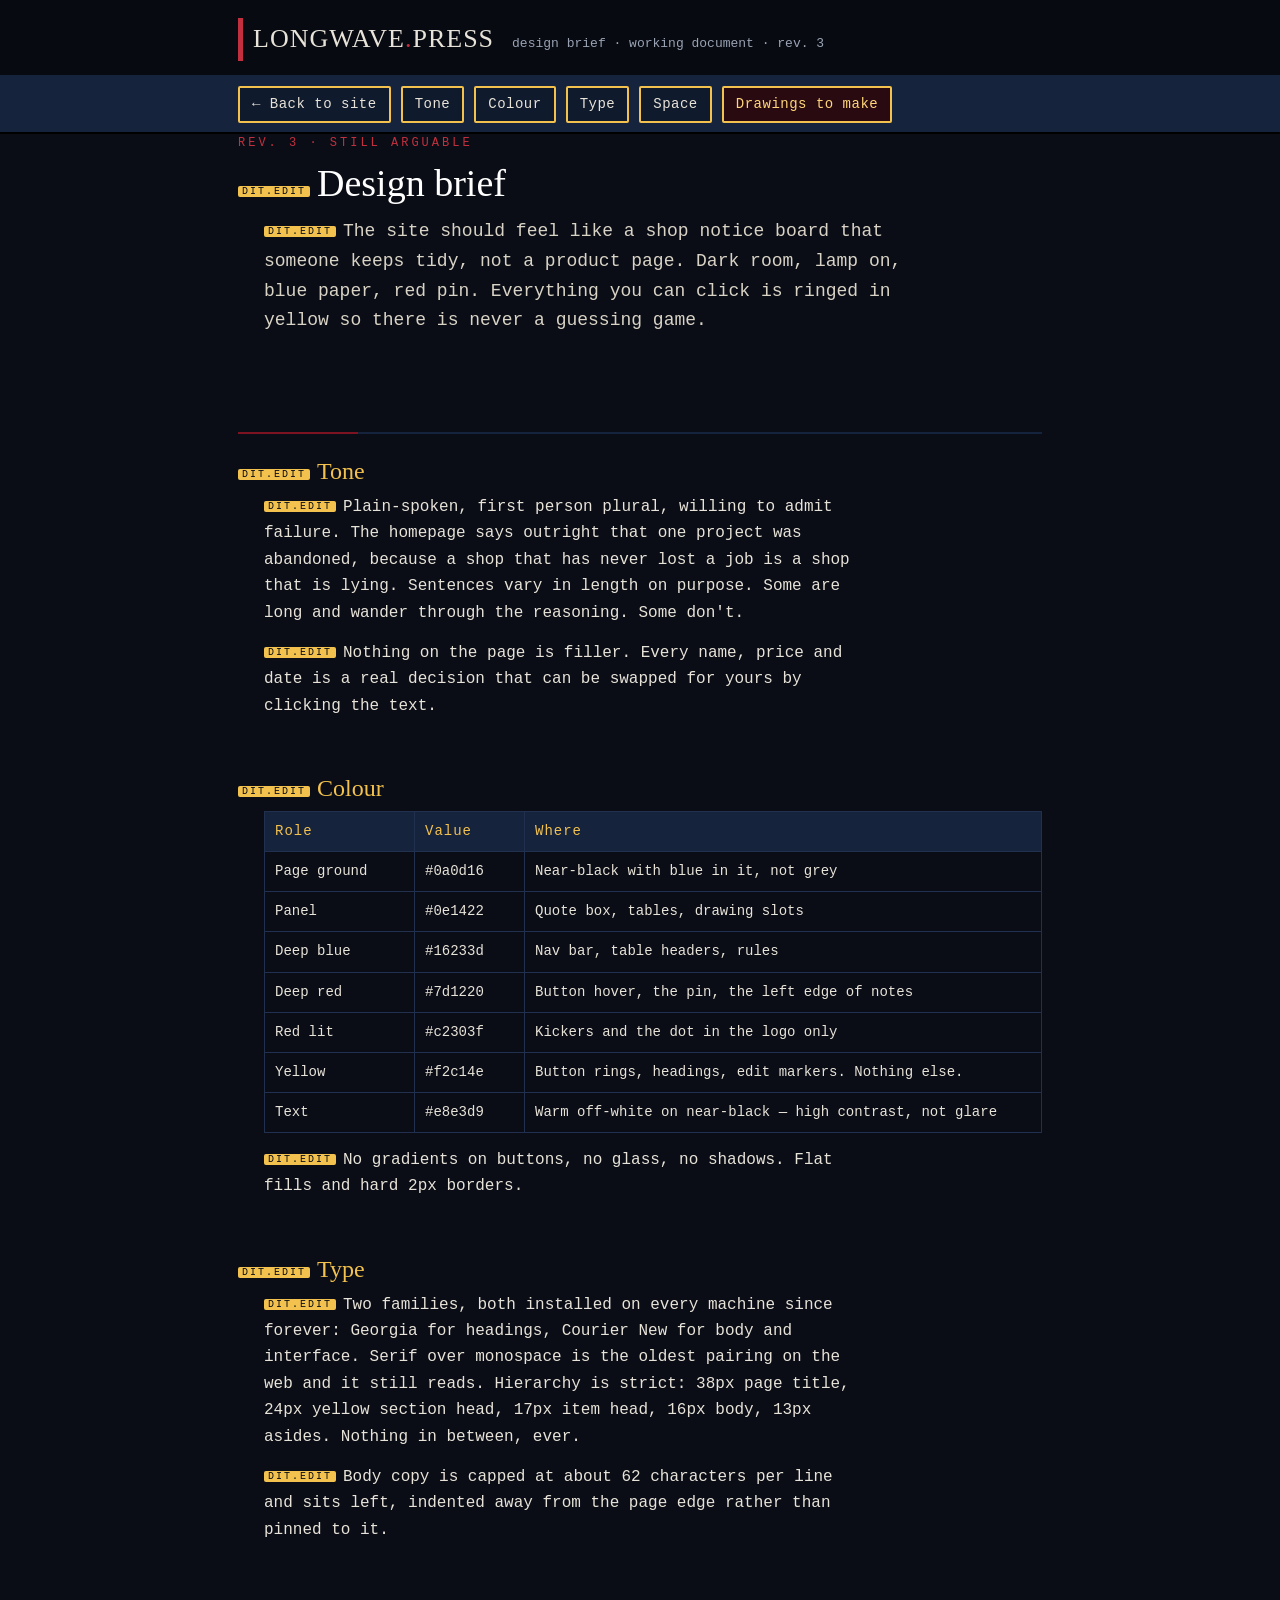
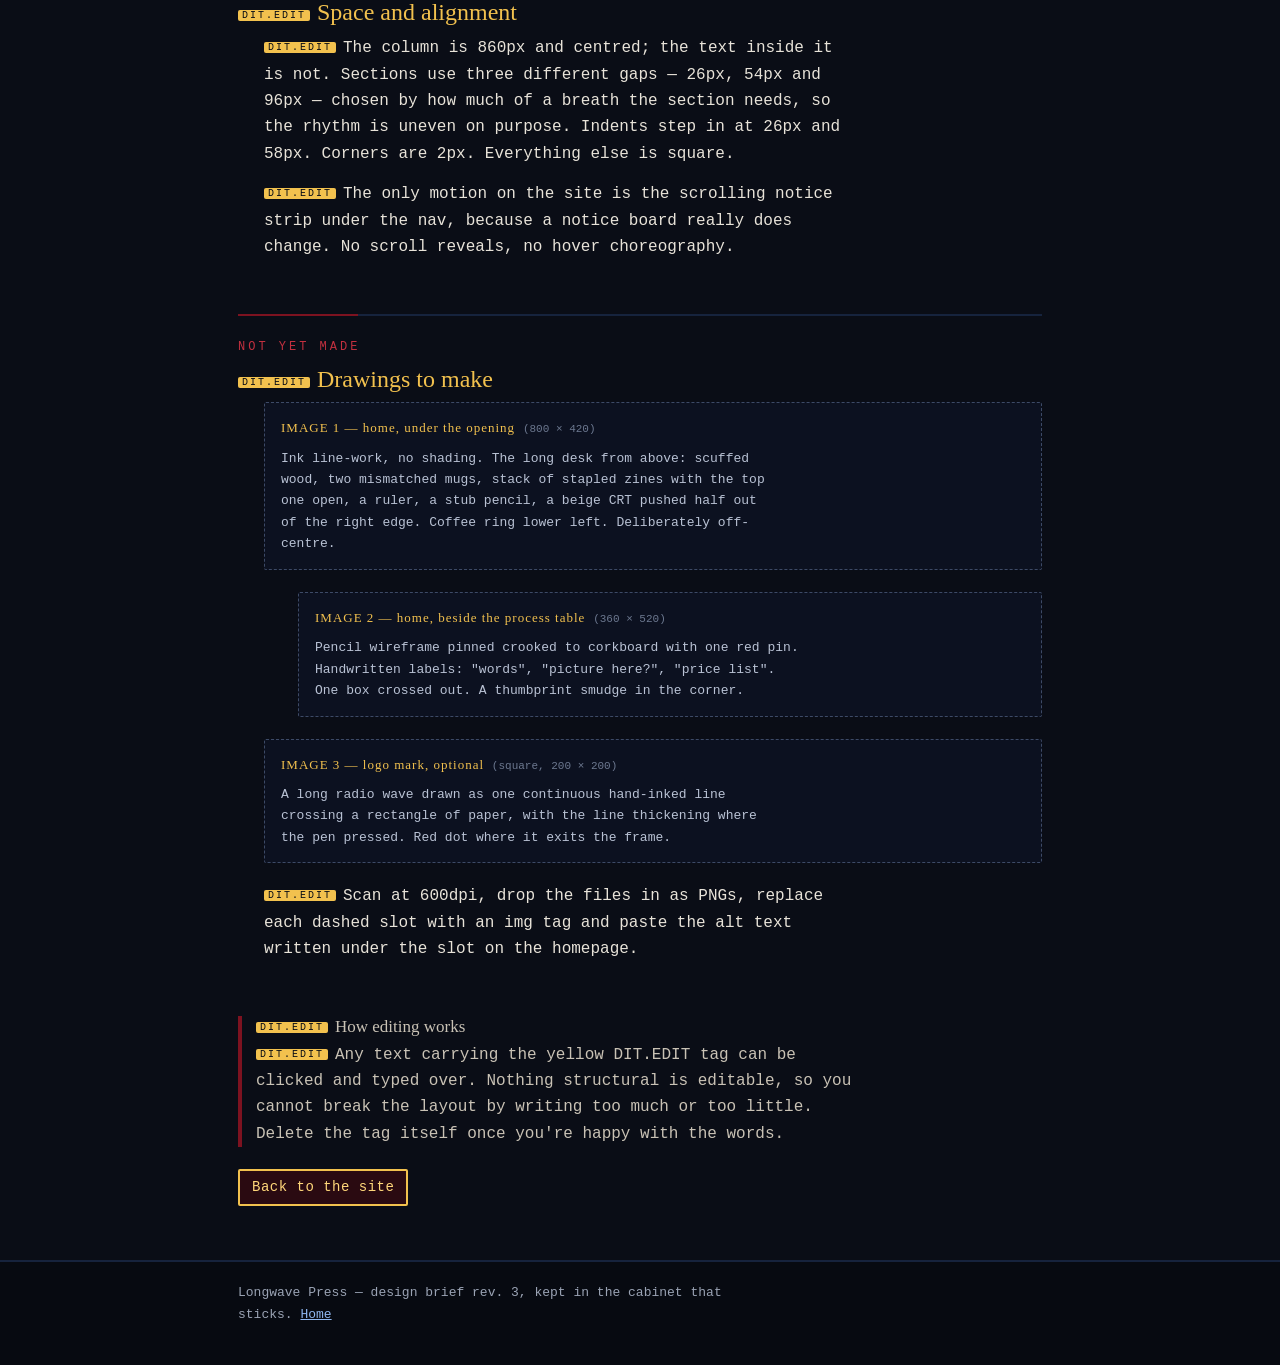
==== brief.html @ 8bd20808 "Add files via upload" ====
<!doctype html>
<html lang="en">
<head>
<meta charset="utf-8">
<meta name="viewport" content="width=device-width,initial-scale=1">
<title>Design brief — Longwave Press site</title>
<meta name="description" content="The working design brief for the Longwave Press site: tone, colour, type, spacing rules and the two drawings still to be made.">
<link rel="stylesheet" href="style.css">
</head>
<body>

<header class="top">
  <div class="wrap">
    <a class="logo" href="index.html">LONGWAVE<span>.</span>PRESS</a>
    <span class="tag">design brief &middot; working document &middot; rev. 3</span>
  </div>
</header>

<nav>
  <div class="wrap">
    <a class="btn" href="index.html">&larr; Back to site</a>
    <a class="btn" href="#tone">Tone</a>
    <a class="btn" href="#colour">Colour</a>
    <a class="btn" href="#type">Type</a>
    <a class="btn" href="#space">Space</a>
    <a class="btn hot" href="#draw">Drawings to make</a>
  </div>
</nav>

<main class="wrap">

  <section class="loose">
    <p class="kicker">Rev. 3 &middot; still arguable</p>
    <h1 contenteditable="true"><span class="mark">DIT.EDIT</span>Design brief</h1>
    <div class="indent">
      <p class="lead" contenteditable="true"><span class="mark">DIT.EDIT</span>The site should feel like a shop notice board that someone keeps tidy, not a product page. Dark room, lamp on, blue paper, red pin. Everything you can click is ringed in yellow so there is never a guessing game.</p>
    </div>
  </section>

  <hr class="rule">

  <section id="tone">
    <h2 contenteditable="true"><span class="mark">DIT.EDIT</span>Tone</h2>
    <div class="indent">
      <p contenteditable="true"><span class="mark">DIT.EDIT</span>Plain-spoken, first person plural, willing to admit failure. The homepage says outright that one project was abandoned, because a shop that has never lost a job is a shop that is lying. Sentences vary in length on purpose. Some are long and wander through the reasoning. Some don't.</p>
      <p contenteditable="true"><span class="mark">DIT.EDIT</span>Nothing on the page is filler. Every name, price and date is a real decision that can be swapped for yours by clicking the text.</p>
    </div>
  </section>

  <section id="colour">
    <h2 contenteditable="true"><span class="mark">DIT.EDIT</span>Colour</h2>
    <div class="indent">
      <table>
        <tr><th style="width:150px">Role</th><th style="width:110px">Value</th><th>Where</th></tr>
        <tr><td>Page ground</td><td>#0a0d16</td><td>Near-black with blue in it, not grey</td></tr>
        <tr><td>Panel</td><td>#0e1422</td><td>Quote box, tables, drawing slots</td></tr>
        <tr><td>Deep blue</td><td>#16233d</td><td>Nav bar, table headers, rules</td></tr>
        <tr><td>Deep red</td><td>#7d1220</td><td>Button hover, the pin, the left edge of notes</td></tr>
        <tr><td>Red lit</td><td>#c2303f</td><td>Kickers and the dot in the logo only</td></tr>
        <tr><td>Yellow</td><td>#f2c14e</td><td>Button rings, headings, edit markers. Nothing else.</td></tr>
        <tr><td>Text</td><td>#e8e3d9</td><td>Warm off-white on near-black &mdash; high contrast, not glare</td></tr>
      </table>
      <p style="margin-top:14px" contenteditable="true"><span class="mark">DIT.EDIT</span>No gradients on buttons, no glass, no shadows. Flat fills and hard 2px borders.</p>
    </div>
  </section>

  <section id="type">
    <h2 contenteditable="true"><span class="mark">DIT.EDIT</span>Type</h2>
    <div class="indent">
      <p contenteditable="true"><span class="mark">DIT.EDIT</span>Two families, both installed on every machine since forever: Georgia for headings, Courier New for body and interface. Serif over monospace is the oldest pairing on the web and it still reads. Hierarchy is strict: 38px page title, 24px yellow section head, 17px item head, 16px body, 13px asides. Nothing in between, ever.</p>
      <p contenteditable="true"><span class="mark">DIT.EDIT</span>Body copy is capped at about 62 characters per line and sits left, indented away from the page edge rather than pinned to it.</p>
    </div>
  </section>

  <section id="space">
    <h2 contenteditable="true"><span class="mark">DIT.EDIT</span>Space and alignment</h2>
    <div class="indent">
      <p contenteditable="true"><span class="mark">DIT.EDIT</span>The column is 860px and centred; the text inside it is not. Sections use three different gaps &mdash; 26px, 54px and 96px &mdash; chosen by how much of a breath the section needs, so the rhythm is uneven on purpose. Indents step in at 26px and 58px. Corners are 2px. Everything else is square.</p>
      <p contenteditable="true"><span class="mark">DIT.EDIT</span>The only motion on the site is the scrolling notice strip under the nav, because a notice board really does change. No scroll reveals, no hover choreography.</p>
    </div>
  </section>

  <hr class="rule">

  <section id="draw">
    <p class="kicker">Not yet made</p>
    <h2 contenteditable="true"><span class="mark">DIT.EDIT</span>Drawings to make</h2>
    <div class="indent">
      <div class="draw" style="margin-bottom:22px">
        <b>IMAGE 1 &mdash; home, under the opening</b> <span class="size">(800 &times; 420)</span>
        <p style="margin:8px 0 0">Ink line-work, no shading. The long desk from above: scuffed wood, two mismatched mugs, stack of stapled zines with the top one open, a ruler, a stub pencil, a beige CRT pushed half out of the right edge. Coffee ring lower left. Deliberately off-centre.</p>
      </div>
      <div class="draw" style="margin-bottom:22px;margin-left:34px">
        <b>IMAGE 2 &mdash; home, beside the process table</b> <span class="size">(360 &times; 520)</span>
        <p style="margin:8px 0 0">Pencil wireframe pinned crooked to corkboard with one red pin. Handwritten labels: "words", "picture here?", "price list". One box crossed out. A thumbprint smudge in the corner.</p>
      </div>
      <div class="draw">
        <b>IMAGE 3 &mdash; logo mark, optional</b> <span class="size">(square, 200 &times; 200)</span>
        <p style="margin:8px 0 0">A long radio wave drawn as one continuous hand-inked line crossing a rectangle of paper, with the line thickening where the pen pressed. Red dot where it exits the frame.</p>
      </div>
      <p style="margin-top:20px" contenteditable="true"><span class="mark">DIT.EDIT</span>Scan at 600dpi, drop the files in as PNGs, replace each dashed slot with an img tag and paste the alt text written under the slot on the homepage.</p>
    </div>
  </section>

  <section>
    <div class="note">
      <h3 contenteditable="true"><span class="mark">DIT.EDIT</span>How editing works</h3>
      <p style="margin-bottom:0" contenteditable="true"><span class="mark">DIT.EDIT</span>Any text carrying the yellow DIT.EDIT tag can be clicked and typed over. Nothing structural is editable, so you cannot break the layout by writing too much or too little. Delete the tag itself once you're happy with the words.</p>
    </div>
    <p style="margin-top:22px">
      <a class="btn hot" href="index.html">Back to the site</a>
    </p>
  </section>

</main>

<footer>
  <div class="wrap">
    <p style="margin:0">Longwave Press &mdash; design brief rev. 3, kept in the cabinet that sticks. <a href="index.html">Home</a></p>
  </div>
</footer>

</body>
</html>
---- style.css ----
:root{
  --ink:#e8e3d9;
  --bg:#0a0d16;
  --panel:#0e1422;
  --blue:#2f5fa8;
  --blue-deep:#16233d;
  --red:#7d1220;
  --red-lit:#c2303f;
  --yellow:#f2c14e;
  --dim:#9aa3b4;
}
*{box-sizing:border-box}
html,body{margin:0;padding:0}
body{
  background:var(--bg);
  color:var(--ink);
  font-family:"Courier New",Courier,monospace;
  font-size:16px;
  line-height:1.65;
}
.wrap{max-width:860px;margin:0 auto;padding:0 28px}
a{color:#8fb7f0}
a:hover{color:var(--yellow)}

/* masthead */
.top{border-bottom:2px solid var(--blue-deep);background:#070a11}
.top .wrap{display:flex;align-items:baseline;gap:18px;padding-top:18px;padding-bottom:14px;flex-wrap:wrap}
.logo{
  font-family:Georgia,"Times New Roman",serif;
  font-size:26px;letter-spacing:1px;color:var(--ink);text-decoration:none;
  border-left:5px solid var(--red-lit);padding-left:10px;
}
.logo:hover{color:var(--ink)}
.logo span{color:var(--red-lit)}
.tag{color:var(--dim);font-size:13px}

nav{background:var(--blue-deep);border-bottom:2px solid #000}
nav .wrap{padding-top:9px;padding-bottom:9px;display:flex;gap:10px;flex-wrap:wrap}

/* everything clickable */
.btn,nav a.btn{
  display:inline-block;
  border:2px solid var(--yellow);
  border-radius:2px;
  background:#101a2d;
  color:var(--ink);
  text-decoration:none;
  padding:5px 12px;
  font-size:14px;
  letter-spacing:.5px;
  cursor:pointer;
}
.btn:hover{background:var(--red);color:#fff}
.btn.hot{background:#2a0a11;border-color:var(--yellow);color:#ffd77a}

main{padding-top:34px;padding-bottom:60px}
section{margin-bottom:54px}
section.tight{margin-bottom:26px}
section.loose{margin-bottom:96px}

h1,h2,h3{font-family:Georgia,"Times New Roman",serif;font-weight:normal;line-height:1.25}
h1{font-size:38px;margin:0 0 10px;color:#fff}
h2{font-size:24px;margin:0 0 8px;color:var(--yellow)}
h3{font-size:17px;margin:0 0 4px}
p{margin:0 0 14px;max-width:62ch}
.lead{font-size:18px;color:#d9d3c6}
.kicker{font-size:12px;letter-spacing:3px;text-transform:uppercase;color:var(--red-lit);margin-bottom:6px}
.rule{height:2px;background:linear-gradient(90deg,var(--red) 0 120px,var(--blue-deep) 120px 100%);border:0;margin:0 0 22px}

.cols{display:flex;gap:34px;flex-wrap:wrap;align-items:flex-start}
.cols > *{flex:1 1 300px}
.indent{padding-left:26px}
.indent2{padding-left:58px}

/* image placeholder — to be drawn by hand */
.draw{
  border:1px dashed #3d4a66;
  background:#0c1120;
  padding:14px 16px;
  border-radius:2px;
  color:#b9c2d4;
  font-size:13px;
}
.draw b{color:var(--yellow);font-family:Georgia,serif;font-weight:normal;letter-spacing:1px}
.draw .size{color:#6c788f;font-size:11px}

.box{border:1px solid #223050;background:var(--panel);padding:16px 18px;border-radius:2px}
.note{border-left:4px solid var(--red);padding-left:14px;color:#c9c2b5}

ul{padding-left:20px;margin:0 0 14px}
li{margin-bottom:5px}

table{border-collapse:collapse;width:100%;font-size:14px}
th,td{border:1px solid #223050;padding:8px 10px;text-align:left;vertical-align:top}
th{background:var(--blue-deep);color:var(--yellow);font-weight:normal;letter-spacing:1px}

footer{border-top:2px solid var(--blue-deep);background:#070a11;padding:20px 0 40px;color:var(--dim);font-size:13px}

/* editable */
[contenteditable]{outline:none}
[contenteditable]:hover{background:#121a2b}
[contenteditable]:focus{background:#131d31;box-shadow:0 0 0 2px var(--yellow)}
.mark{
  font-size:10px;letter-spacing:2px;color:#0a0d16;background:var(--yellow);
  padding:0 4px;border-radius:2px;vertical-align:2px;margin-right:7px;
  font-family:"Courier New",monospace;
}
.bar{background:#0c1120;border-bottom:1px solid #223050;font-size:12px;color:var(--dim)}
.bar .wrap{padding:7px 28px;display:flex;gap:12px;align-items:center;flex-wrap:wrap}
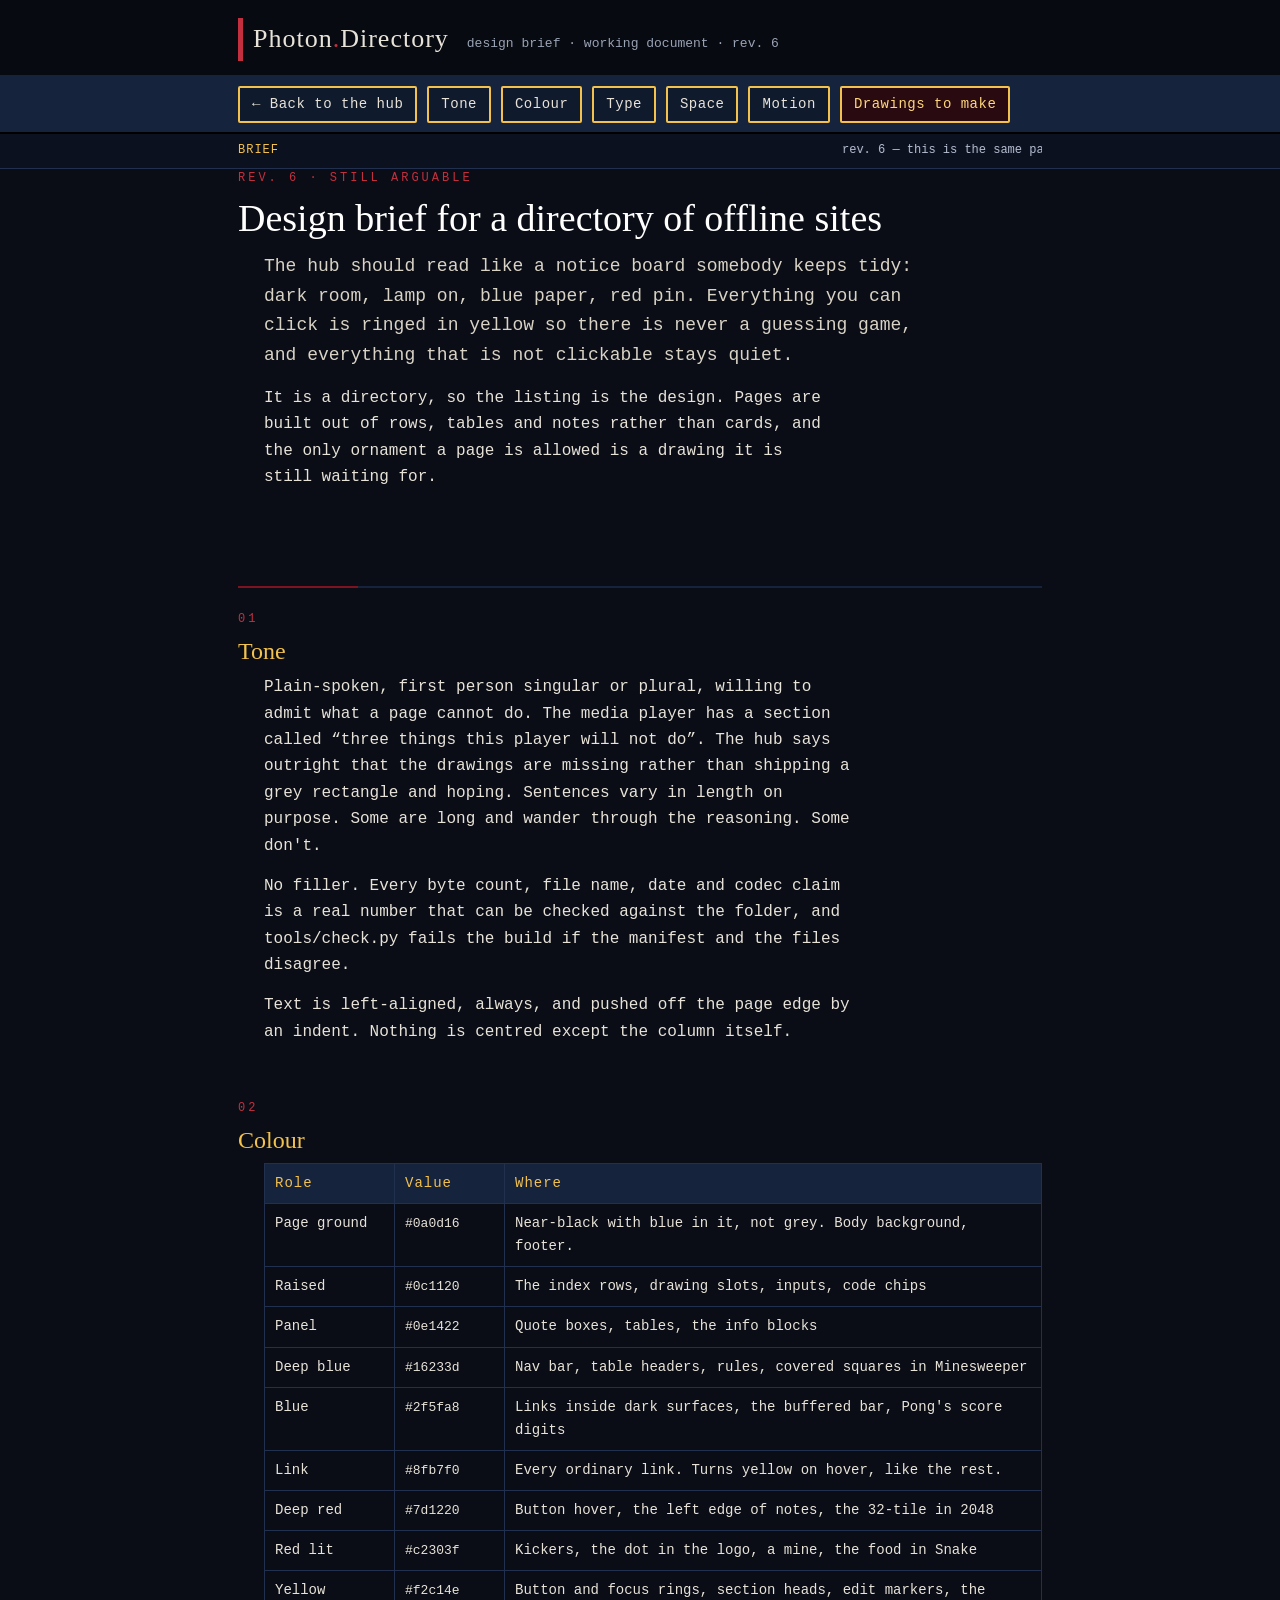
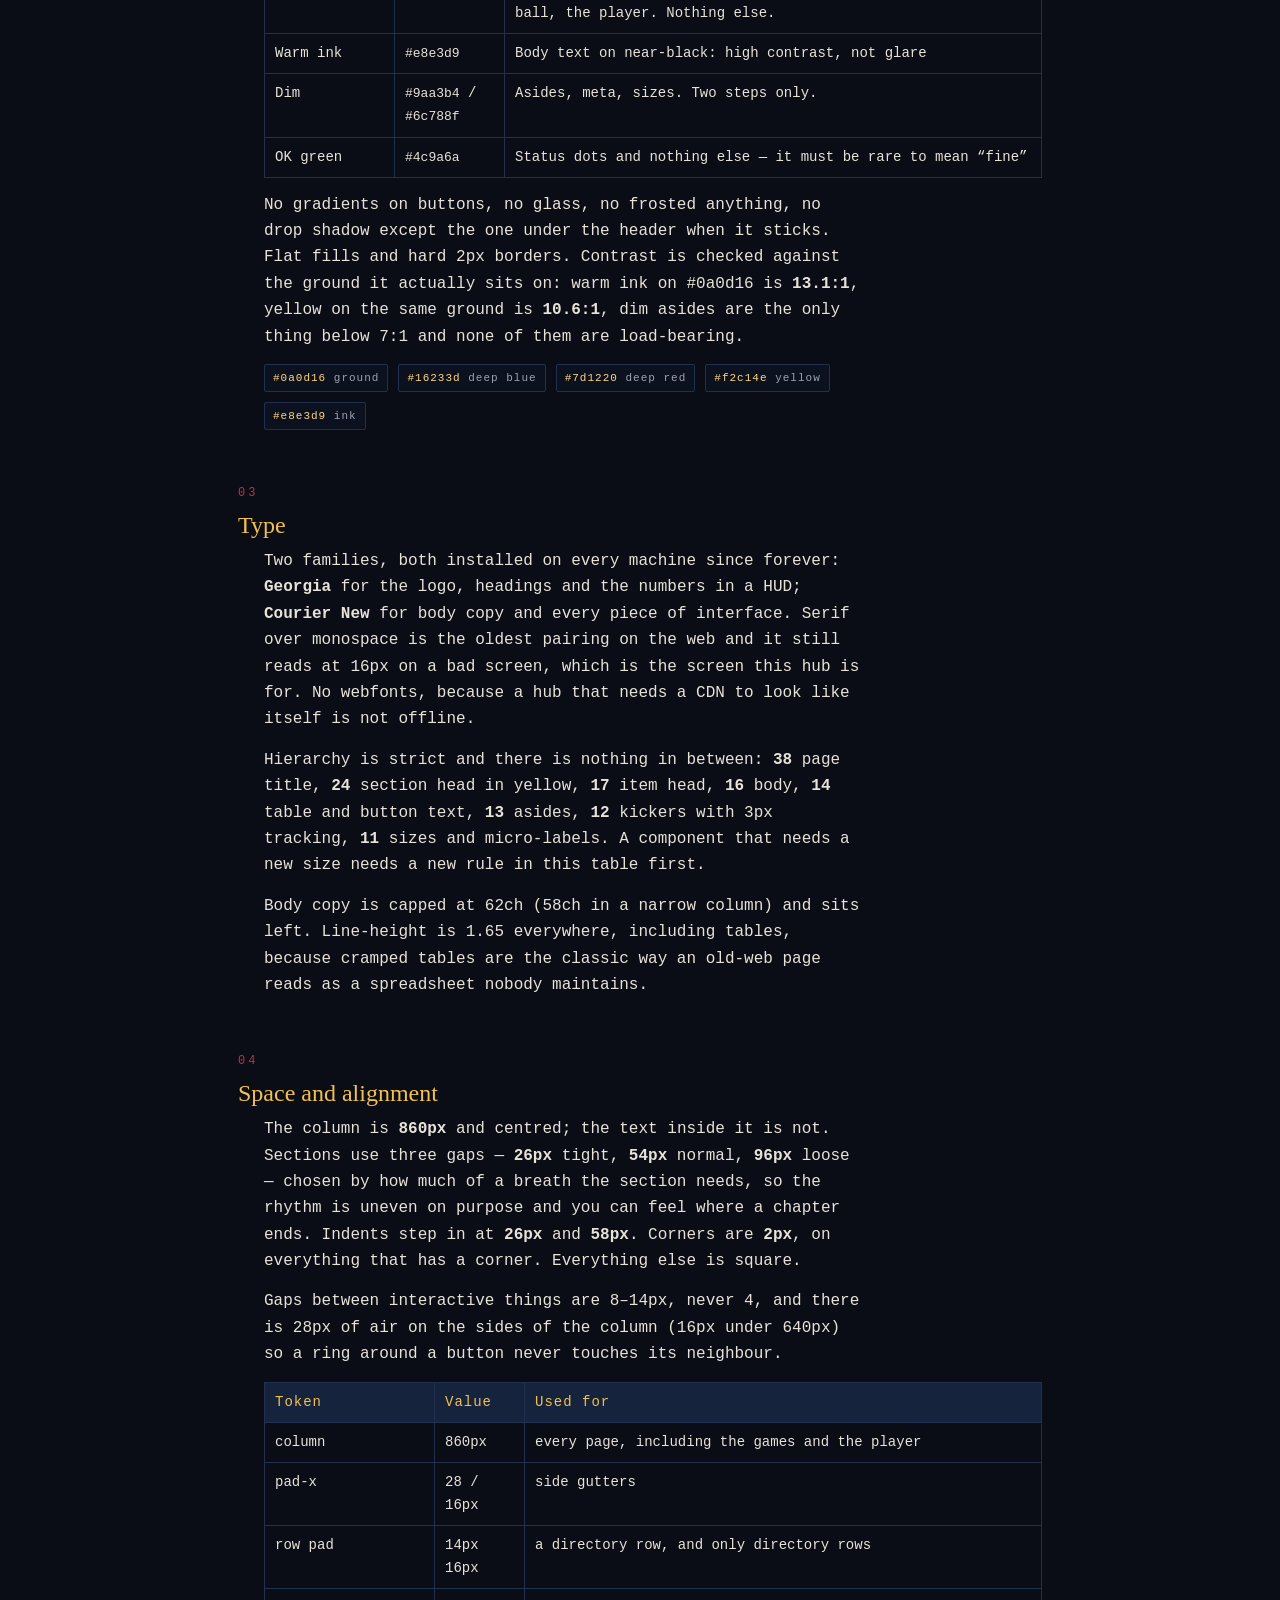
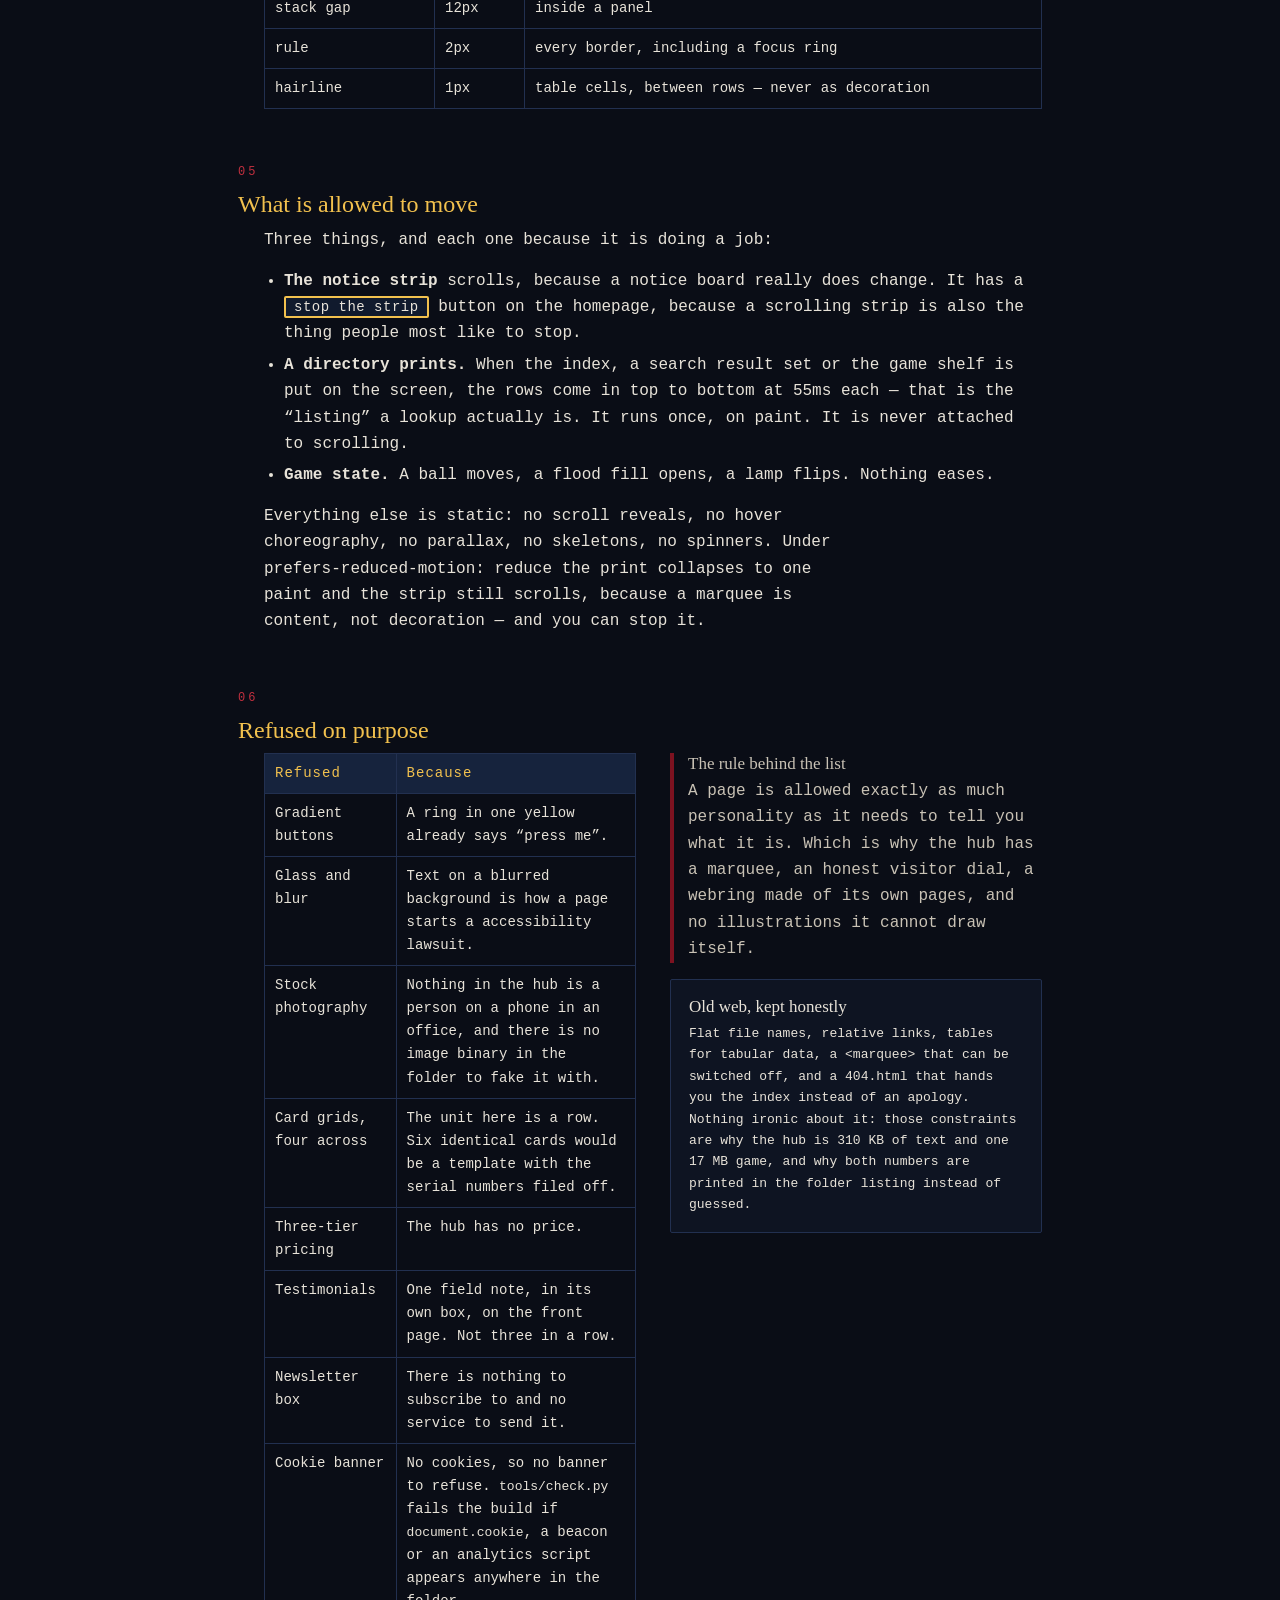
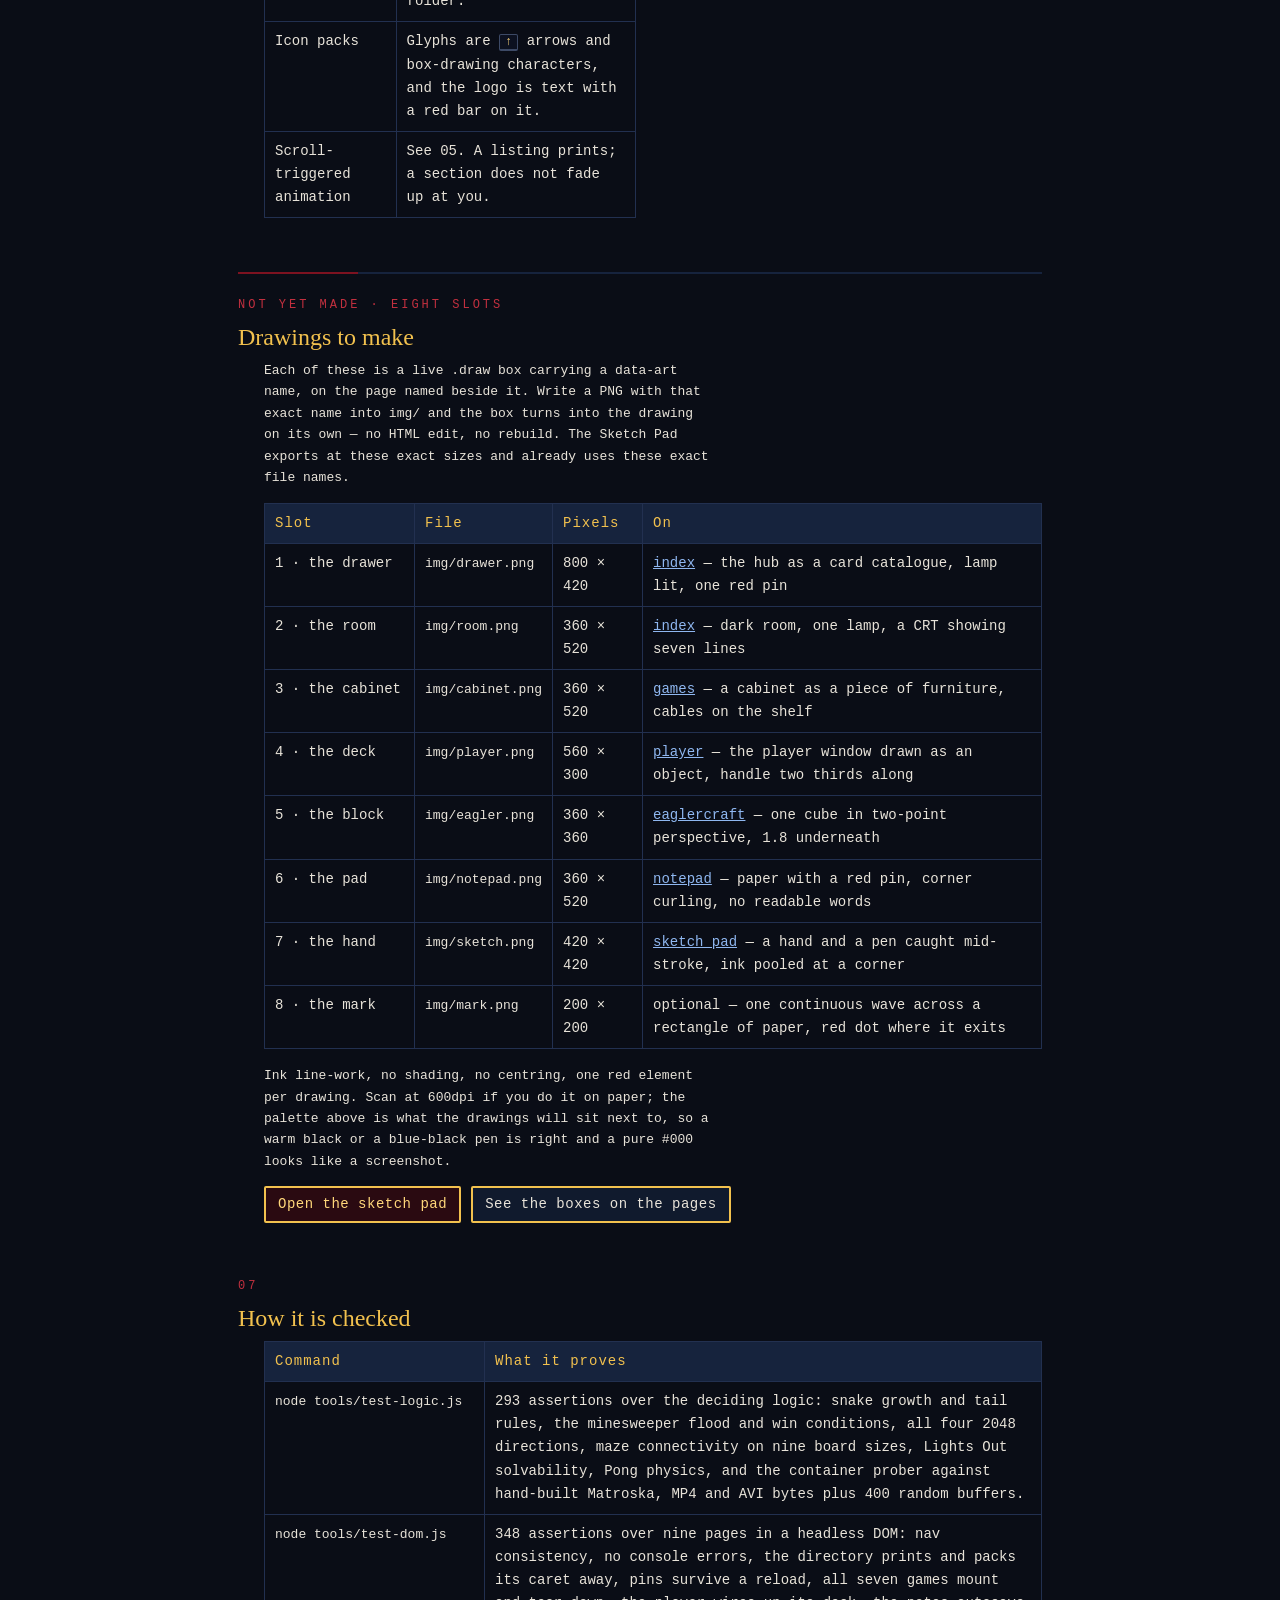
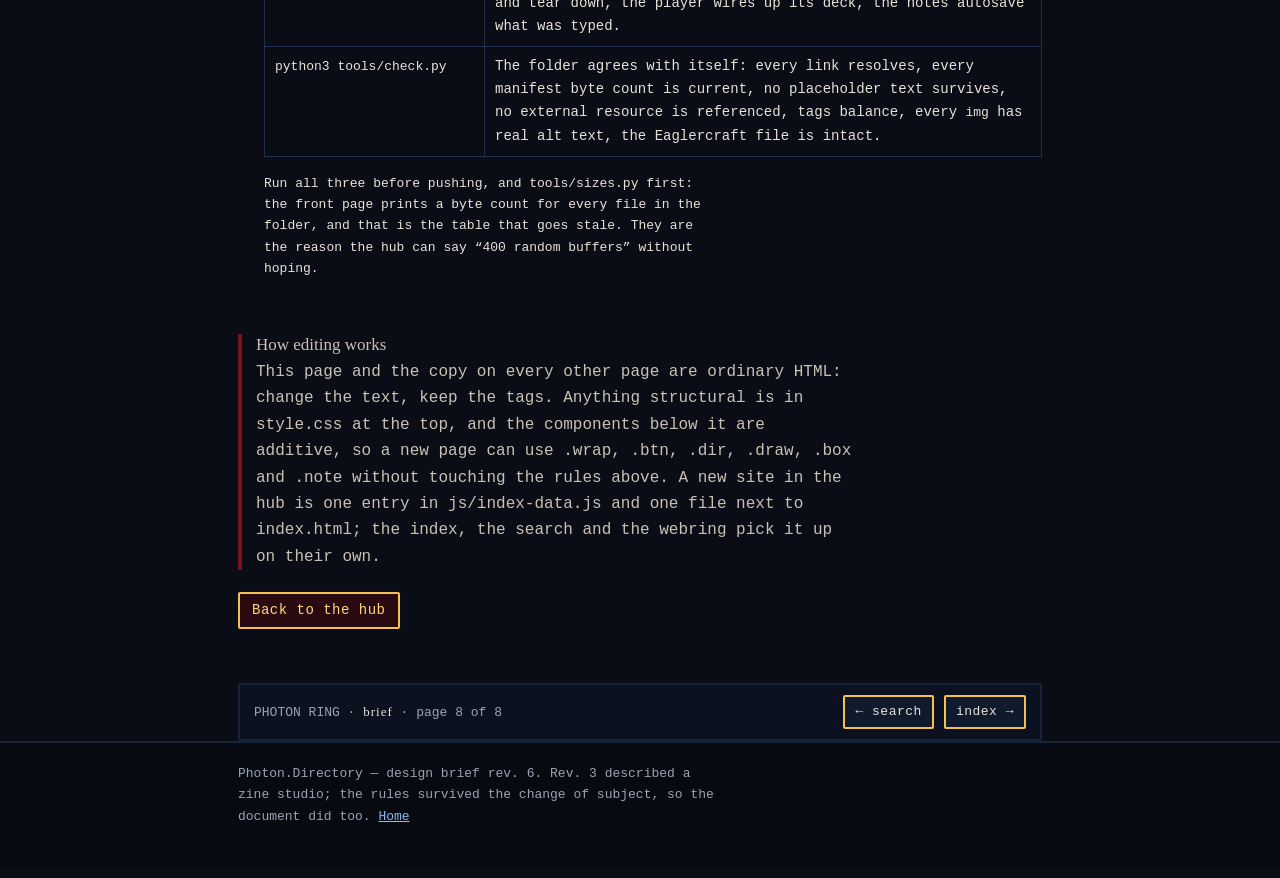
==== commit 4a413863: "Build the hub: six offline sites, one manifest, three checkers index.html is the directory itself: r" ====
--- a/brief.html
+++ b/brief.html
@@ -3,122 +3,336 @@
 <head>
 <meta charset="utf-8">
 <meta name="viewport" content="width=device-width,initial-scale=1">
-<title>Design brief — Longwave Press site</title>
-<meta name="description" content="The working design brief for the Longwave Press site: tone, colour, type, spacing rules and the two drawings still to be made.">
+<title>Design brief — Photon.Directory</title>
+<meta name="description" content="The working brief for the hub: tone, the exact colour table, type sizes, the spacing rhythm, what is allowed to move, the eight drawings still owed, and how the site is tested.">
+<meta name="theme-color" content="#0a0d16">
+<link rel="icon" href="data:image/svg+xml,%3Csvg xmlns='http://www.w3.org/2000/svg' viewBox='0 0 32 32'%3E%3Crect width='32' height='32' fill='%230a0d16'/%3E%3Crect x='3.5' y='3.5' width='25' height='25' fill='none' stroke='%23f2c14e' stroke-width='3'/%3E%3Crect x='9' y='10' width='14' height='2.5' fill='%23e8e3d9'/%3E%3Crect x='9' y='15' width='14' height='2.5' fill='%238fb7f0'/%3E%3Crect x='9' y='20' width='8' height='2.5' fill='%23c2303f'/%3E%3C/svg%3E">
 <link rel="stylesheet" href="style.css">
 </head>
 <body>
 
 <header class="top">
   <div class="wrap">
-    <a class="logo" href="index.html">LONGWAVE<span>.</span>PRESS</a>
-    <span class="tag">design brief &middot; working document &middot; rev. 3</span>
+    <a class="logo" href="index.html">Photon<span>.</span>Directory</a>
+    <span class="tag">design brief &middot; working document &middot; rev. 6</span>
   </div>
 </header>
 
 <nav>
   <div class="wrap">
-    <a class="btn" href="index.html">&larr; Back to site</a>
+    <a class="btn" href="index.html">&larr; Back to the hub</a>
     <a class="btn" href="#tone">Tone</a>
     <a class="btn" href="#colour">Colour</a>
     <a class="btn" href="#type">Type</a>
     <a class="btn" href="#space">Space</a>
+    <a class="btn" href="#motion">Motion</a>
     <a class="btn hot" href="#draw">Drawings to make</a>
   </div>
 </nav>
 
+<div class="bar">
+  <div class="wrap">
+    <span class="lbl">BRIEF</span>
+    <marquee behavior="scroll" scrolldelay="80" loop="0">
+      rev. 6 — this is the same page that used to describe a text-first zine studio, kept because the rules survived &middot; eight drawings are still owed &middot; the numbers below are the numbers in style.css, not a description of them &middot;
+    </marquee>
+  </div>
+</div>
+
 <main class="wrap">
 
   <section class="loose">
-    <p class="kicker">Rev. 3 &middot; still arguable</p>
-    <h1 contenteditable="true"><span class="mark">DIT.EDIT</span>Design brief</h1>
-    <div class="indent">
-      <p class="lead" contenteditable="true"><span class="mark">DIT.EDIT</span>The site should feel like a shop notice board that someone keeps tidy, not a product page. Dark room, lamp on, blue paper, red pin. Everything you can click is ringed in yellow so there is never a guessing game.</p>
+    <p class="kicker">Rev. 6 &middot; still arguable</p>
+    <h1>Design brief for a directory of offline sites</h1>
+    <div class="indent">
+      <p class="lead">
+        The hub should read like a notice board somebody keeps tidy: dark room, lamp on, blue
+        paper, red pin. Everything you can click is ringed in yellow so there is never a guessing
+        game, and everything that is not clickable stays quiet.
+      </p>
+      <p style="max-width:58ch">
+        It is a directory, so the listing is the design. Pages are built out of rows, tables and
+        notes rather than cards, and the only ornament a page is allowed is a drawing it is still
+        waiting for.
+      </p>
     </div>
   </section>
 
   <hr class="rule">
 
   <section id="tone">
-    <h2 contenteditable="true"><span class="mark">DIT.EDIT</span>Tone</h2>
-    <div class="indent">
-      <p contenteditable="true"><span class="mark">DIT.EDIT</span>Plain-spoken, first person plural, willing to admit failure. The homepage says outright that one project was abandoned, because a shop that has never lost a job is a shop that is lying. Sentences vary in length on purpose. Some are long and wander through the reasoning. Some don't.</p>
-      <p contenteditable="true"><span class="mark">DIT.EDIT</span>Nothing on the page is filler. Every name, price and date is a real decision that can be swapped for yours by clicking the text.</p>
+    <p class="kicker">01</p>
+    <h2>Tone</h2>
+    <div class="indent">
+      <p>
+        Plain-spoken, first person singular or plural, willing to admit what a page cannot do.
+        The media player has a section called “three things this player will not do”. The hub says
+        outright that the drawings are missing rather than shipping a grey rectangle and hoping.
+        Sentences vary in length on purpose. Some are long and wander through the reasoning. Some don't.
+      </p>
+      <p>
+        No filler. Every byte count, file name, date and codec claim is a real number that can be
+        checked against the folder, and <code>tools/check.py</code> fails the build if the manifest
+        and the files disagree.
+      </p>
+      <p>
+        Text is left-aligned, always, and pushed off the page edge by an indent. Nothing is centred
+        except the column itself.
+      </p>
     </div>
   </section>
 
   <section id="colour">
-    <h2 contenteditable="true"><span class="mark">DIT.EDIT</span>Colour</h2>
+    <p class="kicker">02</p>
+    <h2>Colour</h2>
     <div class="indent">
       <table>
-        <tr><th style="width:150px">Role</th><th style="width:110px">Value</th><th>Where</th></tr>
-        <tr><td>Page ground</td><td>#0a0d16</td><td>Near-black with blue in it, not grey</td></tr>
-        <tr><td>Panel</td><td>#0e1422</td><td>Quote box, tables, drawing slots</td></tr>
-        <tr><td>Deep blue</td><td>#16233d</td><td>Nav bar, table headers, rules</td></tr>
-        <tr><td>Deep red</td><td>#7d1220</td><td>Button hover, the pin, the left edge of notes</td></tr>
-        <tr><td>Red lit</td><td>#c2303f</td><td>Kickers and the dot in the logo only</td></tr>
-        <tr><td>Yellow</td><td>#f2c14e</td><td>Button rings, headings, edit markers. Nothing else.</td></tr>
-        <tr><td>Text</td><td>#e8e3d9</td><td>Warm off-white on near-black &mdash; high contrast, not glare</td></tr>
+        <tr><th style="width:130px">Role</th><th style="width:110px">Value</th><th>Where</th></tr>
+        <tr><td>Page ground</td><td><code>#0a0d16</code></td><td>Near-black with blue in it, not grey. Body background, footer.</td></tr>
+        <tr><td>Raised</td><td><code>#0c1120</code></td><td>The index rows, drawing slots, inputs, code chips</td></tr>
+        <tr><td>Panel</td><td><code>#0e1422</code></td><td>Quote boxes, tables, the info blocks</td></tr>
+        <tr><td>Deep blue</td><td><code>#16233d</code></td><td>Nav bar, table headers, rules, covered squares in Minesweeper</td></tr>
+        <tr><td>Blue</td><td><code>#2f5fa8</code></td><td>Links inside dark surfaces, the buffered bar, Pong's score digits</td></tr>
+        <tr><td>Link</td><td><code>#8fb7f0</code></td><td>Every ordinary link. Turns yellow on hover, like the rest.</td></tr>
+        <tr><td>Deep red</td><td><code>#7d1220</code></td><td>Button hover, the left edge of notes, the 32-tile in 2048</td></tr>
+        <tr><td>Red lit</td><td><code>#c2303f</code></td><td>Kickers, the dot in the logo, a mine, the food in Snake</td></tr>
+        <tr><td>Yellow</td><td><code>#f2c14e</code></td><td>Button and focus rings, section heads, edit markers, the ball, the player. Nothing else.</td></tr>
+        <tr><td>Warm ink</td><td><code>#e8e3d9</code></td><td>Body text on near-black: high contrast, not glare</td></tr>
+        <tr><td>Dim</td><td><code>#9aa3b4</code> / <code>#6c788f</code></td><td>Asides, meta, sizes. Two steps only.</td></tr>
+        <tr><td>OK green</td><td><code>#4c9a6a</code></td><td>Status dots and nothing else — it must be rare to mean “fine”</td></tr>
       </table>
-      <p style="margin-top:14px" contenteditable="true"><span class="mark">DIT.EDIT</span>No gradients on buttons, no glass, no shadows. Flat fills and hard 2px borders.</p>
+      <p style="margin-top:14px">
+        No gradients on buttons, no glass, no frosted anything, no drop shadow except the one
+        under the header when it sticks. Flat fills and hard 2px borders. Contrast is checked
+        against the ground it actually sits on: warm ink on <code>#0a0d16</code> is
+        <b>13.1:1</b>, yellow on the same ground is <b>10.6:1</b>, dim asides are the only thing
+        below 7:1 and none of them are load-bearing.
+      </p>
+      <p class="row">
+        <span class="badge"><b>#0a0d16</b> ground</span>
+        <span class="badge"><b>#16233d</b> deep blue</span>
+        <span class="badge"><b>#7d1220</b> deep red</span>
+        <span class="badge"><b>#f2c14e</b> yellow</span>
+        <span class="badge"><b>#e8e3d9</b> ink</span>
+      </p>
     </div>
   </section>
 
   <section id="type">
-    <h2 contenteditable="true"><span class="mark">DIT.EDIT</span>Type</h2>
-    <div class="indent">
-      <p contenteditable="true"><span class="mark">DIT.EDIT</span>Two families, both installed on every machine since forever: Georgia for headings, Courier New for body and interface. Serif over monospace is the oldest pairing on the web and it still reads. Hierarchy is strict: 38px page title, 24px yellow section head, 17px item head, 16px body, 13px asides. Nothing in between, ever.</p>
-      <p contenteditable="true"><span class="mark">DIT.EDIT</span>Body copy is capped at about 62 characters per line and sits left, indented away from the page edge rather than pinned to it.</p>
+    <p class="kicker">03</p>
+    <h2>Type</h2>
+    <div class="indent">
+      <p>
+        Two families, both installed on every machine since forever: <b>Georgia</b> for the logo,
+        headings and the numbers in a HUD; <b>Courier New</b> for body copy and every piece of
+        interface. Serif over monospace is the oldest pairing on the web and it still reads at
+        16px on a bad screen, which is the screen this hub is for. No webfonts, because a hub
+        that needs a CDN to look like itself is not offline.
+      </p>
+      <p>
+        Hierarchy is strict and there is nothing in between:
+        <b>38</b> page title, <b>24</b> section head in yellow, <b>17</b> item head, <b>16</b> body,
+        <b>14</b> table and button text, <b>13</b> asides, <b>12</b> kickers with 3px tracking,
+        <b>11</b> sizes and micro-labels. A component that needs a new size needs a new rule in
+        this table first.
+      </p>
+      <p>
+        Body copy is capped at 62ch (58ch in a narrow column) and sits left. Line-height is 1.65
+        everywhere, including tables, because cramped tables are the classic way an old-web page
+        reads as a spreadsheet nobody maintains.
+      </p>
     </div>
   </section>
 
   <section id="space">
-    <h2 contenteditable="true"><span class="mark">DIT.EDIT</span>Space and alignment</h2>
-    <div class="indent">
-      <p contenteditable="true"><span class="mark">DIT.EDIT</span>The column is 860px and centred; the text inside it is not. Sections use three different gaps &mdash; 26px, 54px and 96px &mdash; chosen by how much of a breath the section needs, so the rhythm is uneven on purpose. Indents step in at 26px and 58px. Corners are 2px. Everything else is square.</p>
-      <p contenteditable="true"><span class="mark">DIT.EDIT</span>The only motion on the site is the scrolling notice strip under the nav, because a notice board really does change. No scroll reveals, no hover choreography.</p>
+    <p class="kicker">04</p>
+    <h2>Space and alignment</h2>
+    <div class="indent">
+      <p>
+        The column is <b>860px</b> and centred; the text inside it is not. Sections use three gaps
+        — <b>26px</b> tight, <b>54px</b> normal, <b>96px</b> loose — chosen by how much of a breath
+        the section needs, so the rhythm is uneven on purpose and you can feel where a chapter ends.
+        Indents step in at <b>26px</b> and <b>58px</b>. Corners are <b>2px</b>, on everything that has
+        a corner. Everything else is square.
+      </p>
+      <p>
+        Gaps between interactive things are 8–14px, never 4, and there is 28px of air on the sides
+        of the column (16px under 640px) so a ring around a button never touches its neighbour.
+      </p>
+      <table>
+        <tr><th style="width:170px">Token</th><th style="width:90px">Value</th><th>Used for</th></tr>
+        <tr><td>column</td><td>860px</td><td>every page, including the games and the player</td></tr>
+        <tr><td>pad-x</td><td>28 / 16px</td><td>side gutters</td></tr>
+        <tr><td>row pad</td><td>14px 16px</td><td>a directory row, and only directory rows</td></tr>
+        <tr><td>stack gap</td><td>12px</td><td>inside a panel</td></tr>
+        <tr><td>rule</td><td>2px</td><td>every border, including a focus ring</td></tr>
+        <tr><td>hairline</td><td>1px</td><td>table cells, between rows — never as decoration</td></tr>
+      </table>
+    </div>
+  </section>
+
+  <section id="motion">
+    <p class="kicker">05</p>
+    <h2>What is allowed to move</h2>
+    <div class="indent">
+      <p>
+        Three things, and each one because it is doing a job:
+      </p>
+      <ul>
+        <li><b>The notice strip</b> scrolls, because a notice board really does change. It has a
+          <button type="button" class="btn" style="padding:1px 8px">stop the strip</button>
+          button on the homepage, because a scrolling strip is also the thing people most like to stop.</li>
+        <li><b>A directory prints.</b> When the index, a search result set or the game shelf is put on
+          the screen, the rows come in top to bottom at 55ms each — that is the “listing” a lookup
+          actually is. It runs once, on paint. It is never attached to scrolling.</li>
+        <li><b>Game state.</b> A ball moves, a flood fill opens, a lamp flips. Nothing eases.</li>
+      </ul>
+      <p>
+        Everything else is static: no scroll reveals, no hover choreography, no parallax, no
+        skeletons, no spinners. Under
+        <code>prefers-reduced-motion: reduce</code> the print collapses to one paint and the strip
+        still scrolls, because a marquee is content, not decoration — and you can stop it.
+      </p>
+    </div>
+  </section>
+
+  <section id="refused">
+    <p class="kicker">06</p>
+    <h2>Refused on purpose</h2>
+    <div class="indent">
+      <div class="cols">
+        <div>
+          <table>
+            <tr><th>Refused</th><th>Because</th></tr>
+            <tr><td>Gradient buttons</td><td>A ring in one yellow already says “press me”.</td></tr>
+            <tr><td>Glass and blur</td><td>Text on a blurred background is how a page starts a accessibility lawsuit.</td></tr>
+            <tr><td>Stock photography</td><td>Nothing in the hub is a person on a phone in an office, and there is no image binary in the folder to fake it with.</td></tr>
+            <tr><td>Card grids, four across</td><td>The unit here is a row. Six identical cards would be a template with the serial numbers filed off.</td></tr>
+            <tr><td>Three-tier pricing</td><td>The hub has no price.</td></tr>
+            <tr><td>Testimonials</td><td>One field note, in its own box, on the front page. Not three in a row.</td></tr>
+            <tr><td>Newsletter box</td><td>There is nothing to subscribe to and no service to send it.</td></tr>
+            <tr><td>Cookie banner</td><td>No cookies, so no banner to refuse. <code>tools/check.py</code> fails the build if <code>document.cookie</code>, a beacon or an analytics script appears anywhere in the folder.</td></tr>
+            <tr><td>Icon packs</td><td>Glyphs are <kbd>&uarr;</kbd> arrows and box-drawing characters, and the logo is text with a red bar on it.</td></tr>
+            <tr><td>Scroll-triggered animation</td><td>See 05. A listing prints; a section does not fade up at you.</td></tr>
+          </table>
+        </div>
+        <div>
+          <div class="note">
+            <h3>The rule behind the list</h3>
+            <p style="margin-bottom:0">
+              A page is allowed exactly as much personality as it needs to tell you what it is.
+              Which is why the hub has a marquee, an honest visitor dial, a webring made of its own
+              pages, and no illustrations it cannot draw itself.
+            </p>
+          </div>
+          <div class="box mt16">
+            <h3 style="margin-bottom:6px">Old web, kept honestly</h3>
+            <p class="small mb0" style="margin-bottom:0">
+              Flat file names, relative links, tables for tabular data, a <code>&lt;marquee&gt;</code>
+              that can be switched off, and a <code>404.html</code> that hands you the index instead of
+              an apology. Nothing ironic about it: those constraints are why the hub is 310 KB of text and
+              one 17 MB game, and why both numbers are printed in the folder listing instead of guessed.
+            </p>
+          </div>
+        </div>
+      </div>
     </div>
   </section>
 
   <hr class="rule">
 
   <section id="draw">
-    <p class="kicker">Not yet made</p>
-    <h2 contenteditable="true"><span class="mark">DIT.EDIT</span>Drawings to make</h2>
-    <div class="indent">
-      <div class="draw" style="margin-bottom:22px">
-        <b>IMAGE 1 &mdash; home, under the opening</b> <span class="size">(800 &times; 420)</span>
-        <p style="margin:8px 0 0">Ink line-work, no shading. The long desk from above: scuffed wood, two mismatched mugs, stack of stapled zines with the top one open, a ruler, a stub pencil, a beige CRT pushed half out of the right edge. Coffee ring lower left. Deliberately off-centre.</p>
-      </div>
-      <div class="draw" style="margin-bottom:22px;margin-left:34px">
-        <b>IMAGE 2 &mdash; home, beside the process table</b> <span class="size">(360 &times; 520)</span>
-        <p style="margin:8px 0 0">Pencil wireframe pinned crooked to corkboard with one red pin. Handwritten labels: "words", "picture here?", "price list". One box crossed out. A thumbprint smudge in the corner.</p>
-      </div>
-      <div class="draw">
-        <b>IMAGE 3 &mdash; logo mark, optional</b> <span class="size">(square, 200 &times; 200)</span>
-        <p style="margin:8px 0 0">A long radio wave drawn as one continuous hand-inked line crossing a rectangle of paper, with the line thickening where the pen pressed. Red dot where it exits the frame.</p>
-      </div>
-      <p style="margin-top:20px" contenteditable="true"><span class="mark">DIT.EDIT</span>Scan at 600dpi, drop the files in as PNGs, replace each dashed slot with an img tag and paste the alt text written under the slot on the homepage.</p>
-    </div>
-  </section>
-
-  <section>
+    <p class="kicker">Not yet made &middot; eight slots</p>
+    <h2>Drawings to make</h2>
+    <div class="indent">
+      <p class="small" style="max-width:58ch">
+        Each of these is a live <code>.draw</code> box carrying a <code>data-art</code> name, on the page
+        named beside it. Write a PNG with that exact name into <code>img/</code> and the box turns into the
+        drawing on its own — no HTML edit, no rebuild. The Sketch Pad exports at these exact sizes and
+        already uses these exact file names.
+      </p>
+      <table>
+        <tr><th style="width:150px">Slot</th><th style="width:120px">File</th><th style="width:90px">Pixels</th><th>On</th></tr>
+        <tr><td>1 · the drawer</td><td><code>img/drawer.png</code></td><td>800 × 420</td><td><a href="index.html">index</a> — the hub as a card catalogue, lamp lit, one red pin</td></tr>
+        <tr><td>2 · the room</td><td><code>img/room.png</code></td><td>360 × 520</td><td><a href="index.html">index</a> — dark room, one lamp, a CRT showing seven lines</td></tr>
+        <tr><td>3 · the cabinet</td><td><code>img/cabinet.png</code></td><td>360 × 520</td><td><a href="games.html">games</a> — a cabinet as a piece of furniture, cables on the shelf</td></tr>
+        <tr><td>4 · the deck</td><td><code>img/player.png</code></td><td>560 × 300</td><td><a href="player.html">player</a> — the player window drawn as an object, handle two thirds along</td></tr>
+        <tr><td>5 · the block</td><td><code>img/eagler.png</code></td><td>360 × 360</td><td><a href="eagler.html">eaglercraft</a> — one cube in two-point perspective, 1.8 underneath</td></tr>
+        <tr><td>6 · the pad</td><td><code>img/notepad.png</code></td><td>360 × 520</td><td><a href="notepad.html">notepad</a> — paper with a red pin, corner curling, no readable words</td></tr>
+        <tr><td>7 · the hand</td><td><code>img/sketch.png</code></td><td>420 × 420</td><td><a href="sketch.html">sketch pad</a> — a hand and a pen caught mid-stroke, ink pooled at a corner</td></tr>
+        <tr><td>8 · the mark</td><td><code>img/mark.png</code></td><td>200 × 200</td><td>optional — one continuous wave across a rectangle of paper, red dot where it exits</td></tr>
+      </table>
+      <p class="small mt16" style="max-width:58ch">
+        Ink line-work, no shading, no centring, one red element per drawing. Scan at 600dpi if you do
+        it on paper; the palette above is what the drawings will sit next to, so a warm black or a
+        blue-black pen is right and a pure #000 looks like a screenshot.
+      </p>
+      <p class="row">
+        <a class="btn hot" href="sketch.html">Open the sketch pad</a>
+        <a class="btn" href="index.html">See the boxes on the pages</a>
+      </p>
+    </div>
+  </section>
+
+  <section id="tested">
+    <p class="kicker">07</p>
+    <h2>How it is checked</h2>
+    <div class="indent">
+      <table>
+        <tr><th style="width:220px">Command</th><th>What it proves</th></tr>
+        <tr><td><code>node tools/test-logic.js</code></td>
+          <td>293 assertions over the deciding logic: snake growth and tail rules, the minesweeper flood and win conditions, all four 2048 directions, maze connectivity on nine board sizes, Lights Out solvability, Pong physics, and the container prober against hand-built Matroska, MP4 and AVI bytes plus 400 random buffers.</td></tr>
+        <tr><td><code>node tools/test-dom.js</code></td>
+          <td>348 assertions over nine pages in a headless DOM: nav consistency, no console errors, the directory prints and packs its caret away, pins survive a reload, all seven games mount and tear down, the player wires up its deck, the notes autosave what was typed.</td></tr>
+        <tr><td><code>python3 tools/check.py</code></td>
+          <td>The folder agrees with itself: every link resolves, every manifest byte count is current, no placeholder text survives, no external resource is referenced, tags balance, every <code>img</code> has real alt text, the Eaglercraft file is intact.</td></tr>
+      </table>
+      <p class="small mt16" style="max-width:58ch">
+        Run all three before pushing, and <code>tools/sizes.py</code> first: the front page prints a
+              byte count for every file in the folder, and that is the table that goes stale. They are the reason the hub can say “400 random buffers”
+        without hoping.
+      </p>
+    </div>
+  </section>
+
+  <section id="edit">
     <div class="note">
-      <h3 contenteditable="true"><span class="mark">DIT.EDIT</span>How editing works</h3>
-      <p style="margin-bottom:0" contenteditable="true"><span class="mark">DIT.EDIT</span>Any text carrying the yellow DIT.EDIT tag can be clicked and typed over. Nothing structural is editable, so you cannot break the layout by writing too much or too little. Delete the tag itself once you're happy with the words.</p>
+      <h3>How editing works</h3>
+      <p style="margin-bottom:0">
+        This page and the copy on every other page are ordinary HTML: change the text, keep the tags.
+        Anything structural is in <code>style.css</code> at the top, and the components below it are
+        additive, so a new page can use <code>.wrap</code>, <code>.btn</code>, <code>.dir</code>,
+        <code>.draw</code>, <code>.box</code> and <code>.note</code> without touching the rules above.
+        A new site in the hub is one entry in <code>js/index-data.js</code> and one file next to
+        <code>index.html</code>; the index, the search and the webring pick it up on their own.
+      </p>
     </div>
     <p style="margin-top:22px">
-      <a class="btn hot" href="index.html">Back to the site</a>
+      <a class="btn hot" href="index.html">Back to the hub</a>
     </p>
   </section>
+
+  <div class="ring mt24" id="ring"></div>
 
 </main>
 
 <footer>
   <div class="wrap">
-    <p style="margin:0">Longwave Press &mdash; design brief rev. 3, kept in the cabinet that sticks. <a href="index.html">Home</a></p>
+    <p style="margin:0">Photon.Directory — design brief rev. 6. Rev. 3 described a zine studio; the
+      rules survived the change of subject, so the document did too. <a href="index.html">Home</a></p>
   </div>
 </footer>
 
+<script src="js/index-data.js"></script>
+<script src="js/directory.js"></script>
+<script>
+(function () {
+  "use strict";
+  PH.markNav();
+  PH.mountRing(PH.qs("#ring"));
+  var strip = PH.qs("marquee");
+  PH.on(PH.qs("#draw"), "mouseenter", function () { if (strip && strip.stop) strip.stop(); });
+})();
+</script>
 </body>
 </html>
--- a/style.css
+++ b/style.css
@@ -101,9 +101,268 @@
 [contenteditable]:hover{background:#121a2b}
 [contenteditable]:focus{background:#131d31;box-shadow:0 0 0 2px var(--yellow)}
 .mark{
-  font-size:10px;letter-spacing:2px;color:#0a0d16;background:var(--yellow);
+  font-size:11px;letter-spacing:2px;color:#0a0d16;background:var(--yellow);
   padding:0 4px;border-radius:2px;vertical-align:2px;margin-right:7px;
   font-family:"Courier New",monospace;
 }
 .bar{background:#0c1120;border-bottom:1px solid #223050;font-size:12px;color:var(--dim)}
 .bar .wrap{padding:7px 28px;display:flex;gap:12px;align-items:center;flex-wrap:wrap}
+
+/* ===========================================================================
+   PHOTON DIRECTORY — added components
+   Same rules as the brief: flat fills, hard 2px borders, 2px corners,
+   Georgia headings, Courier interface, yellow rings on clickable things.
+   No shadows, no gradients on buttons, no glass.
+   =========================================================================== */
+
+/* keyboard focus is a ring, like the buttons. Never guess what is clickable. */
+a:focus-visible,button:focus-visible,input:focus-visible,select:focus-visible,
+textarea:focus-visible,[tabindex]:focus-visible,summary:focus-visible{
+  outline:2px solid var(--yellow);outline-offset:2px;border-radius:2px;
+}
+button{
+  font-family:"Courier New",Courier,monospace;font-size:14px;letter-spacing:.5px;
+  background:#101a2d;color:var(--ink);border:2px solid var(--yellow);
+  border-radius:2px;padding:5px 12px;cursor:pointer;
+}
+button:hover{background:var(--red);color:#fff}
+button:active{background:var(--blue-deep)}
+button[disabled],button[aria-disabled=true]{
+  border-color:#3d4a66;color:#6c788f;background:#0c1120;cursor:not-allowed;
+}
+button[disabled]:hover,button[aria-disabled=true]:hover{background:#0c1120;color:#6c788f}
+button.on{background:#2a0a11;color:#ffd77a}
+input,select,textarea{
+  font-family:"Courier New",Courier,monospace;font-size:14px;
+  background:#0c1120;color:var(--ink);border:2px solid var(--blue-deep);
+  border-radius:2px;padding:6px 8px;
+}
+input:focus,select:focus,textarea:focus{border-color:var(--yellow)}
+input[type=checkbox],input[type=radio]{accent-color:var(--yellow);width:14px;height:14px}
+input[type=range]{padding:0;border:0;background:transparent;accent-color:var(--yellow);height:18px}
+label{font-size:13px;color:var(--dim)}
+kbd{
+  font-family:"Courier New",monospace;font-size:12px;color:#ffd77a;
+  border:1px solid #3d4a66;border-bottom-width:2px;border-radius:2px;
+  padding:0 5px;background:#0c1120;white-space:nowrap;
+}
+
+/* --- the directory listing itself ------------------------------- */
+.dir{margin:0;border:2px solid var(--blue-deep);border-radius:2px;background:#0c1120}
+.dir .dir-row{
+  display:flex;gap:14px;align-items:baseline;
+  padding:14px 16px;border-bottom:1px solid var(--blue-deep);
+}
+.dir .dir-row:last-child{border-bottom:0}
+.dir .dir-row:hover{background:#101a2d}
+.dir .n{
+  font-family:Georgia,serif;font-size:17px;color:#6c788f;
+  min-width:34px;flex:0 0 auto;
+}
+.dir .who{flex:1 1 240px;min-width:0}
+.dir .who a{font-family:Georgia,serif;font-size:17px;color:var(--ink);text-decoration:none}
+.dir .who a:hover{color:var(--yellow);text-decoration:underline}
+.dir .who .sub{color:#b9c2d4;font-size:13px;max-width:58ch}
+.dir .meta{flex:0 0 auto;text-align:right;font-size:11px;color:#6c788f;letter-spacing:1px}
+.dir .go{flex:0 0 auto}
+.dot{display:inline-block;width:8px;height:8px;border-radius:2px;margin-right:6px;vertical-align:1px}
+.dot.ok{background:#4c9a6a}
+.dot.hold{background:var(--yellow)}
+.dot.off{background:var(--red-lit)}
+.st{font-size:11px;letter-spacing:2px;text-transform:uppercase;color:#9aa3b4}
+
+/* the one animation on the site: lines of the index print in, top to bottom */
+.dir.printing .dir-row{opacity:0;transform:translateY(3px)}
+.dir .dir-row.shown{opacity:1;transform:none;transition:opacity .09s linear,transform .09s linear}
+.caret{color:var(--yellow);margin-left:6px}
+.dir .caret{display:inline-block;font-size:14px;line-height:1}
+.dir-note{font-size:13px;color:#6c788f;margin:8px 0 0}
+
+/* --- notice bar extras ------------------------------------------ */
+.bar .lbl{color:var(--yellow);letter-spacing:1px}
+.bar marquee{flex:1 1 320px;color:#b9c2d4}
+.bar .counter{display:inline-flex;gap:2px;align-items:center}
+.bar .odometer span{
+  display:inline-block;background:#0a0d16;border:1px solid #223050;border-radius:2px;
+  color:#ffd77a;padding:0 4px;font-size:12px;min-width:14px;text-align:center;
+}
+
+/* --- small helpers ---------------------------------------------- */
+.row{display:flex;gap:10px;flex-wrap:wrap;align-items:center}
+.row.end{justify-content:flex-start}
+.spread{display:flex;gap:16px;flex-wrap:wrap;justify-content:space-between;align-items:baseline}
+.mono{font-family:"Courier New",monospace}
+.dim{color:var(--dim)}
+.faint{color:#6c788f}
+.warn{color:#ffd77a}
+.small{font-size:13px}
+.xs{font-size:11px;letter-spacing:1px}
+.mb0{margin-bottom:0}.mt8{margin-top:8px}.mt16{margin-top:16px}.mt24{margin-top:24px}
+.hide{display:none !important}
+.sep{color:#3d4a66;padding:0 4px}
+hr.thin{height:1px;background:#223050;border:0;margin:20px 0}
+
+/* --- game cabinet ------------------------------------------------ */
+.screen{
+  background:#070a11;border:2px solid var(--blue-deep);border-radius:2px;
+  padding:14px;display:flex;flex-direction:column;gap:12px;align-items:flex-start;
+}
+.screen canvas{
+  display:block;background:#05070d;border:1px solid #223050;border-radius:2px;
+  max-width:100%;height:auto;touch-action:none;image-rendering:pixelated;
+}
+.hud{display:flex;gap:16px;flex-wrap:wrap;font-size:13px;color:var(--dim)}
+.hud b{color:#ffd77a;font-weight:normal;font-family:Georgia,serif;font-size:17px}
+.pad{display:grid;grid-template-columns:repeat(3,44px);grid-auto-rows:38px;gap:5px}
+.pad button{padding:0;font-size:13px}
+.pad .blank{visibility:hidden}
+.board{display:grid;gap:2px;user-select:none;justify-content:start}
+.cell{
+  width:26px;height:26px;display:grid;place-items:center;font-size:14px;
+  border:1px solid #223050;background:#0c1120;color:var(--ink);cursor:default;
+  font-family:"Courier New",monospace;padding:0;
+}
+.cell.covered{background:#16233d;border-color:#223050;cursor:pointer}
+.cell.covered:hover{background:#1d2b47}
+.cell.mine{background:var(--red);color:#fff}
+.cell.flag{color:var(--yellow)}
+.cell.n1{color:#8fb7f0}.cell.n2{color:#4c9a6a}.cell.n3{color:#ffd77a}
+.cell.n4{color:#c98ef0}.cell.n5{color:#f08e6a}.cell.n6{color:#6ae0f0}
+.cell.n7{color:#e8e3d9}.cell.n8{color:#9aa3b4}
+.cell.wrong{background:#2a0a11}
+.tile-grid{display:grid;gap:5px;justify-content:start}
+.tile{
+  display:grid;place-items:center;font-family:Georgia,serif;
+  background:#16233d;border:1px solid #223050;border-radius:2px;color:var(--ink);
+}
+.tile.t2{background:#1b2a44}.tile.t4{background:#20355c}
+.tile.t8{background:#2f5fa8;color:#fff}.tile.t16{background:#3c6fc0;color:#fff}
+.tile.t32{background:#7d1220;color:#fff}.tile.t64{background:#9c1a2b;color:#fff}
+.tile.t128{background:#c2303f;color:#fff}.tile.t256{background:#f2c14e;color:#0a0d16}
+.tile.t512{background:#ffd77a;color:#0a0d16}.tile.t1024{background:#fff0c4;color:#0a0d16}
+.tile.t2048{background:#fff;color:#7d1220;border-color:#fff}
+.tile.new{box-shadow:inset 0 0 0 2px var(--yellow)}
+.maze{display:block;background:#05070d;border:1px solid #223050;image-rendering:pixelated}
+.outcome{border:2px solid var(--yellow);background:#2a0a11;padding:10px 14px;border-radius:2px;font-size:14px}
+
+/* --- media player ------------------------------------------------ */
+.stage{background:#05070d;border:2px solid var(--blue-deep);border-radius:2px;overflow:hidden}
+.stage video,.stage audio{display:block;width:100%;background:#000;max-height:58vh}
+.stage .no-media{
+  display:grid;place-items:center;text-align:center;min-height:220px;padding:26px;
+  color:#9aa3b4;font-size:13px;
+}
+.deck{display:flex;gap:8px;flex-wrap:wrap;align-items:center;padding:12px;background:#0c1120;border-top:2px solid var(--blue-deep)}
+.deck .grow{flex:1 1 160px}
+.scrub{width:100%}
+.time{font-size:13px;color:#ffd77a;letter-spacing:1px;white-space:nowrap}
+.drop{
+  border:2px dashed #3d4a66;background:#0c1120;border-radius:2px;padding:18px;
+  text-align:center;color:#b9c2d4;font-size:13px;
+}
+.drop.over{border-color:var(--yellow);background:#101a2d}
+.playlist{border:2px solid var(--blue-deep);border-radius:2px;background:#0c1120;max-height:280px;overflow:auto}
+.playlist .pl-row{display:flex;gap:10px;align-items:baseline;padding:8px 12px;border-bottom:1px solid var(--blue-deep);font-size:13px}
+.playlist .pl-row:last-child{border-bottom:0}
+.playlist .pl-row.now{background:#16233d}
+.playlist .pl-row .idx{color:#6c788f;min-width:26px}
+.playlist .pl-row .nm{flex:1 1 160px;word-break:break-all}
+.playlist .pl-row .sz{color:#6c788f;font-size:11px;white-space:nowrap}
+.playlist .pl-row .x{flex:0 0 auto;background:none;border:0;color:#9aa3b4;padding:0 2px;font-size:13px;cursor:pointer}
+.playlist .pl-row .x:hover{color:var(--yellow);background:none}
+.probe{font-size:13px}
+.probe td:first-child{color:#9aa3b4;width:120px;white-space:nowrap}
+.probe td:last-child{word-break:break-all}
+.err{border-left:4px solid var(--red-lit);padding:8px 12px;background:#2a0a11;color:#ffd77a;font-size:13px}
+
+/* --- sketch pad / notepad --------------------------------------- */
+.pad-wrap{background:#070a11;border:2px solid var(--blue-deep);border-radius:2px;padding:12px}
+.pad-wrap canvas{display:block;background:#e8e3d9;border:1px solid #223050;width:100%;height:auto;touch-action:none;cursor:crosshair}
+.pad-wrap canvas.ink-dark{background:#0c1120}
+.sheet{
+  width:100%;min-height:280px;background:#0c1120;color:var(--ink);
+  border:2px solid var(--blue-deep);border-radius:2px;padding:12px 14px;
+  font-family:"Courier New",monospace;font-size:14px;line-height:1.6;resize:vertical;
+}
+.sheet:focus{border-color:var(--yellow)}
+.pane{display:flex;gap:16px;flex-wrap:wrap;align-items:flex-start}
+.pane > .listside{flex:0 1 220px;min-width:190px}
+.pane > .bodyside{flex:1 1 340px;min-width:0}
+.stacklist{border:2px solid var(--blue-deep);border-radius:2px;background:#0c1120;overflow:hidden}
+.stacklist button{
+  display:block;width:100%;text-align:left;border:0;border-bottom:1px solid #223050;
+  border-radius:0;background:transparent;padding:8px 10px;font-size:13px;color:#b9c2d4;
+}
+.stacklist button:last-child{border-bottom:0}
+.stacklist button:hover{background:#16233d;color:#fff}
+.stacklist button.sel{background:#16233d;color:#ffd77a;border-left:4px solid var(--red-lit)}
+.saved{font-size:11px;letter-spacing:2px;color:#4c9a6a;text-transform:uppercase}
+
+/* --- webring / old-web bits ------------------------------------- */
+.ring{display:flex;gap:10px;align-items:center;justify-content:space-between;
+  border:2px solid var(--blue-deep);background:#0c1120;border-radius:2px;padding:10px 14px;
+  font-size:13px;color:#9aa3b4;flex-wrap:wrap}
+.ring .mid{font-family:Georgia,serif;letter-spacing:1px;color:var(--ink)}
+.badge{
+  display:inline-block;border:1px solid #223050;background:#0c1120;color:#9aa3b4;
+  font-size:11px;letter-spacing:1px;padding:4px 8px;border-radius:2px;
+}
+.badge b{color:#ffd77a;font-weight:normal}
+.badge.alt b{color:#8fb7f0}
+
+/* the logo is not a button: it never gets a ring, it just goes home */
+a.logo:focus-visible{outline:1px dotted var(--yellow);outline-offset:3px}
+
+@media (prefers-reduced-motion:reduce){
+  .dir.printing .dir-row{opacity:1;transform:none}
+  .dir .dir-row.shown{transition:none}
+}
+@media (max-width:640px){
+  .wrap{padding:0 16px}
+  h1{font-size:29px}
+  .indent{padding-left:14px}
+  .indent2{padding-left:14px}
+  .dir .n{min-width:24px}
+  .cell{width:24px;height:24px}
+}
+
+/* --- page-specific repairs found while wiring the hub together ------------ */
+label.btn{color:var(--ink);cursor:pointer}
+label.btn:hover{background:var(--red);color:#fff}
+.dir .who b{color:#ffd77a;font-weight:normal}
+.dir .del-pin{padding:2px 8px;font-size:11px;border-color:#3d4a66;color:#9aa3b4}
+.dir .del-pin:hover{border-color:var(--yellow);color:#fff}
+.draw code{color:#ffd77a}
+.draw b{font-size:13px}
+.stage video{cursor:pointer}
+.stage video.audio-mode{min-height:130px;background:#070a11 url() no-repeat}
+.deck button,.deck .btn{padding:3px 9px;font-size:13px}
+.deck select{padding:3px 6px;font-size:13px;max-width:190px}
+.deck input[type=range]{flex:0 0 auto}
+#scrub{display:block;width:100%}
+.playlist a{color:var(--ink);text-decoration:none}
+.playlist a:hover{color:var(--yellow);text-decoration:underline}
+.sheet::placeholder,.drop::placeholder{color:#6c788f}
+.pad .btn,.row .btn{white-space:nowrap}
+.hud{min-height:22px}
+.outcome .btn{margin-left:8px}
+.tile{min-height:44px}
+.ring a.btn{font-size:13px;padding:4px 10px}
+td code,th code{font-size:13px}
+#game canvas{margin:0 auto}
+.board + .hud{margin-top:2px}
+#hits .dir-row{cursor:default}
+#slot-rows .dir-row{padding:12px 16px}
+#stack button{text-align:left}
+#pad-status{min-height:20px}
+input[type=search]{border:2px solid var(--blue-deep)}
+#pin-form textarea{width:100%}
+#pin-form input{max-width:100%}
+table td:last-child,table th:last-child{width:auto}
+#box-rows td:first-child{white-space:nowrap}
+@media (max-width:640px){
+  .deck{gap:6px}
+  .deck button,.deck .btn{padding:3px 7px;font-size:12px}
+  .tile{min-height:36px}
+  .pad-wrap canvas{max-height:62vh}
+}
